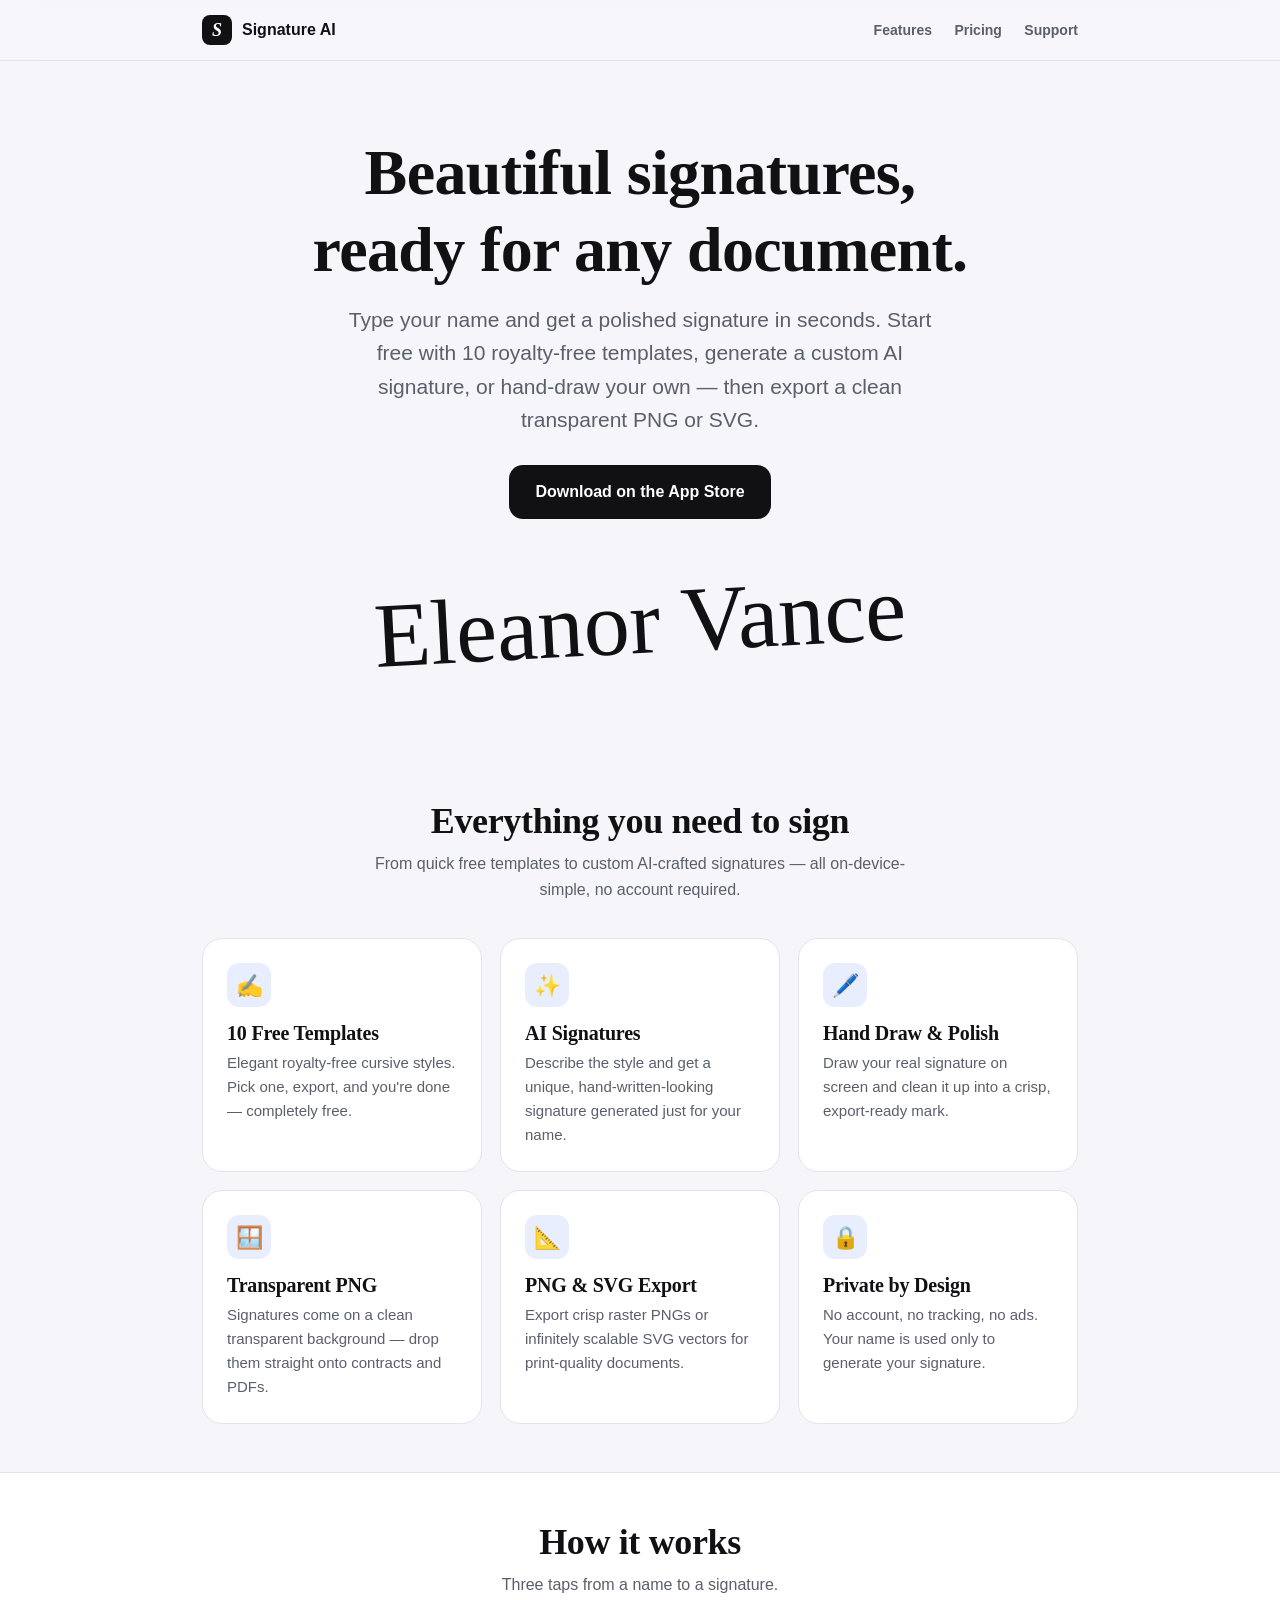
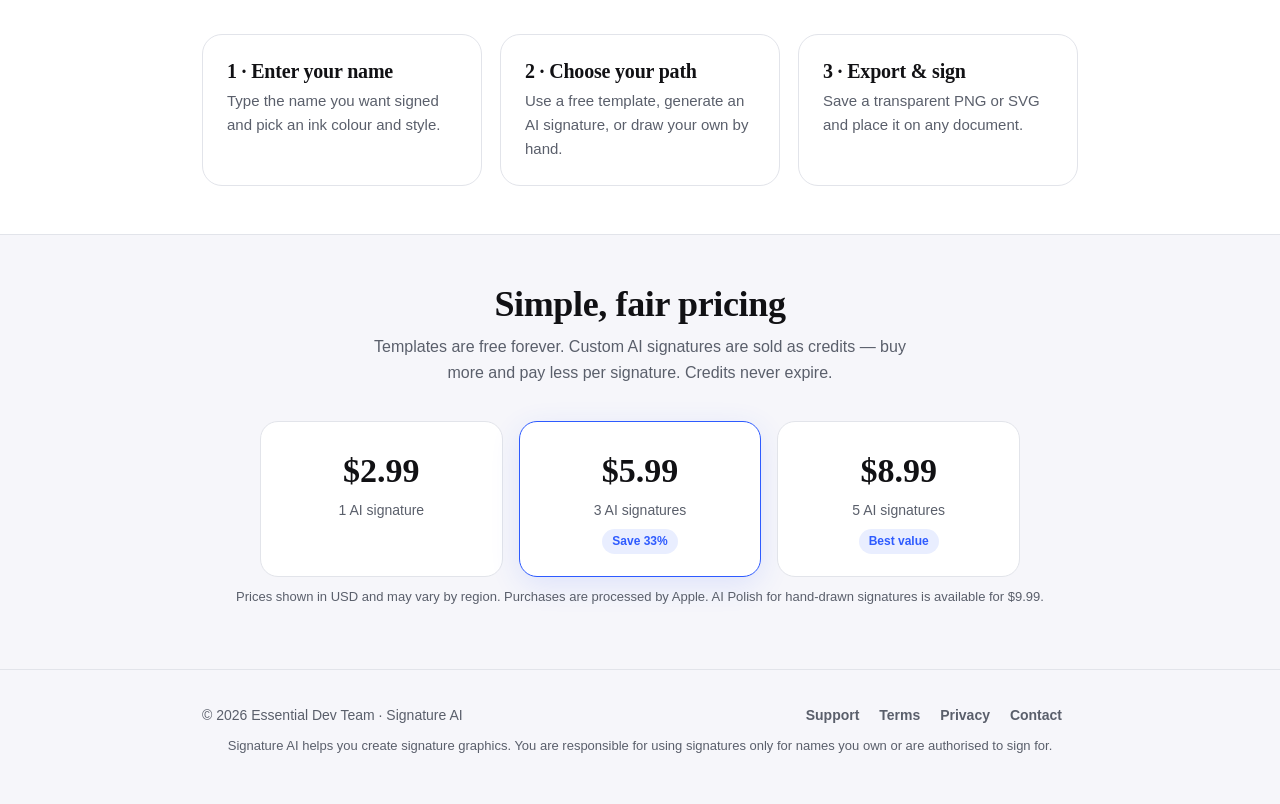
==== index.html @ 757a9288 "Signature AI website: index, support, terms, privacy" ====
<!DOCTYPE html>
<html lang="en">
<head>
<meta charset="UTF-8">
<meta name="viewport" content="width=device-width, initial-scale=1.0">
<title>Signature AI — Beautiful signatures for your documents</title>
<meta name="description" content="Create polished, document-ready signatures in seconds. 10 free royalty-free templates, AI-generated signatures, and hand-drawing — export as transparent PNG or SVG.">
<link rel="stylesheet" href="style.css">
</head>
<body>

<nav class="nav">
  <div class="wrap">
    <a class="brand" href="index.html"><span class="mark">S</span> Signature AI</a>
    <div>
      <a class="link" href="#features">Features</a>
      <a class="link" href="#pricing">Pricing</a>
      <a class="link" href="support.html">Support</a>
    </div>
  </div>
</nav>

<header class="hero">
  <div class="wrap">
    <h1>Beautiful signatures,<br>ready for any document.</h1>
    <p>Type your name and get a polished signature in seconds. Start free with 10 royalty-free templates, generate a custom AI signature, or hand-draw your own — then export a clean transparent PNG or SVG.</p>
    <a class="cta" href="https://apps.apple.com/app/id6780077495"> Download on the App Store</a>
    <div class="sig">Eleanor Vance</div>
  </div>
</header>

<section id="features">
  <div class="wrap">
    <h2>Everything you need to sign</h2>
    <p class="sub">From quick free templates to custom AI-crafted signatures — all on-device-simple, no account required.</p>
    <div class="grid">
      <div class="card"><div class="ico">✍️</div><h3>10 Free Templates</h3><p>Elegant royalty-free cursive styles. Pick one, export, and you're done — completely free.</p></div>
      <div class="card"><div class="ico">✨</div><h3>AI Signatures</h3><p>Describe the style and get a unique, hand-written-looking signature generated just for your name.</p></div>
      <div class="card"><div class="ico">🖊️</div><h3>Hand Draw &amp; Polish</h3><p>Draw your real signature on screen and clean it up into a crisp, export-ready mark.</p></div>
      <div class="card"><div class="ico">🪟</div><h3>Transparent PNG</h3><p>Signatures come on a clean transparent background — drop them straight onto contracts and PDFs.</p></div>
      <div class="card"><div class="ico">📐</div><h3>PNG &amp; SVG Export</h3><p>Export crisp raster PNGs or infinitely scalable SVG vectors for print-quality documents.</p></div>
      <div class="card"><div class="ico">🔒</div><h3>Private by Design</h3><p>No account, no tracking, no ads. Your name is used only to generate your signature.</p></div>
    </div>
  </div>
</section>

<section style="background:var(--paper);border-top:1px solid var(--line);border-bottom:1px solid var(--line)">
  <div class="wrap">
    <h2>How it works</h2>
    <p class="sub">Three taps from a name to a signature.</p>
    <div class="grid">
      <div class="card"><h3>1 · Enter your name</h3><p>Type the name you want signed and pick an ink colour and style.</p></div>
      <div class="card"><h3>2 · Choose your path</h3><p>Use a free template, generate an AI signature, or draw your own by hand.</p></div>
      <div class="card"><h3>3 · Export &amp; sign</h3><p>Save a transparent PNG or SVG and place it on any document.</p></div>
    </div>
  </div>
</section>

<section id="pricing">
  <div class="wrap">
    <h2>Simple, fair pricing</h2>
    <p class="sub">Templates are free forever. Custom AI signatures are sold as credits — buy more and pay less per signature. Credits never expire.</p>
    <div class="prices">
      <div class="price"><div class="amt">$2.99</div><div class="per">1 AI signature</div></div>
      <div class="price best"><div class="amt">$5.99</div><div class="per">3 AI signatures</div><span class="badge">Save 33%</span></div>
      <div class="price"><div class="amt">$8.99</div><div class="per">5 AI signatures</div><span class="badge">Best value</span></div>
    </div>
    <p class="muted">Prices shown in USD and may vary by region. Purchases are processed by Apple. AI Polish for hand-drawn signatures is available for $9.99.</p>
  </div>
</section>

<footer>
  <div class="wrap">
    <div>© 2026 Essential Dev Team · Signature AI</div>
    <div>
      <a href="support.html">Support</a>
      <a href="terms.html">Terms</a>
      <a href="privacy.html">Privacy</a>
      <a href="mailto:essentialdevteam@gmail.com">Contact</a>
    </div>
  </div>
  <p class="muted">Signature AI helps you create signature graphics. You are responsible for using signatures only for names you own or are authorised to sign for.</p>
</footer>

</body>
</html>
---- style.css ----
:root{
  --ink:#111114; --blue:#2E5BFF; --graphite:#5A5F6B;
  --vellum:#F6F6FA; --line:#E2E4EA; --paper:#fff;
  --maxw:920px;
}
*{box-sizing:border-box}
html{scroll-behavior:smooth}
body{
  margin:0; color:var(--ink); background:var(--vellum);
  font-family:-apple-system,BlinkMacSystemFont,"Segoe UI",Roboto,Helvetica,Arial,sans-serif;
  line-height:1.6; -webkit-font-smoothing:antialiased;
}
h1,h2,h3{font-family:"New York","Times New Roman",Georgia,serif; line-height:1.2; letter-spacing:-.01em}
a{color:var(--blue); text-decoration:none}
a:hover{text-decoration:underline}
.wrap{max-width:var(--maxw); margin:0 auto; padding:0 22px}

/* nav */
.nav{position:sticky; top:0; z-index:10; background:rgba(246,246,250,.82); backdrop-filter:saturate(180%) blur(14px); border-bottom:1px solid var(--line)}
.nav .wrap{display:flex; align-items:center; justify-content:space-between; height:60px}
.brand{display:flex; align-items:center; gap:10px; font-weight:700; color:var(--ink)}
.brand:hover{text-decoration:none}
.brand .mark{width:30px;height:30px;border-radius:8px;background:var(--ink);display:grid;place-items:center;color:#fff;font-family:"New York",Georgia,serif;font-style:italic;font-size:18px}
.nav a.link{color:var(--graphite); font-size:14px; font-weight:600; margin-left:18px}
.nav a.link:hover{color:var(--ink)}

/* hero */
.hero{padding:74px 0 56px; text-align:center}
.hero h1{font-size:clamp(38px,7vw,64px); margin:0 0 14px}
.hero p{font-size:clamp(17px,2.4vw,21px); color:var(--graphite); max-width:620px; margin:0 auto 28px}
.cta{display:inline-flex; align-items:center; gap:10px; background:var(--ink); color:#fff; padding:14px 26px; border-radius:14px; font-weight:600}
.cta:hover{text-decoration:none; opacity:.92}
.sig{font-family:"Snell Roundhand","Apple Chancery","Brush Script MT",cursive; font-size:clamp(46px,10vw,92px); color:var(--ink); margin:30px 0 0; transform:rotate(-3deg)}

/* sections */
section{padding:48px 0}
section h2{font-size:clamp(26px,4vw,36px); margin:0 0 8px; text-align:center}
.sub{color:var(--graphite); text-align:center; max-width:560px; margin:0 auto 36px}
.grid{display:grid; grid-template-columns:repeat(auto-fit,minmax(240px,1fr)); gap:18px}
.card{background:var(--paper); border:1px solid var(--line); border-radius:20px; padding:24px}
.card h3{font-size:20px; margin:0 0 6px}
.card p{color:var(--graphite); margin:0; font-size:15px}
.ico{width:44px;height:44px;border-radius:12px;background:rgba(46,91,255,.10);display:grid;place-items:center;font-size:22px;margin-bottom:14px}

/* pricing */
.prices{display:grid; grid-template-columns:repeat(auto-fit,minmax(180px,1fr)); gap:16px; max-width:760px; margin:0 auto}
.price{background:var(--paper); border:1px solid var(--line); border-radius:18px; padding:22px; text-align:center}
.price.best{border-color:var(--blue); box-shadow:0 8px 30px rgba(46,91,255,.12)}
.price .amt{font-family:"New York",Georgia,serif; font-size:34px; font-weight:700}
.price .per{color:var(--graphite); font-size:14px}
.badge{display:inline-block; font-size:12px; font-weight:700; color:var(--blue); background:rgba(46,91,255,.10); padding:3px 10px; border-radius:999px; margin-top:8px}

/* content pages */
.page{background:var(--paper); border:1px solid var(--line); border-radius:20px; padding:34px; margin:34px 0}
.page h1{font-size:clamp(30px,5vw,42px); margin:0 0 4px}
.page .eff{color:var(--graphite); font-size:14px; margin:0 0 24px}
.page h2{font-size:22px; text-align:left; margin:28px 0 8px}
.page p,.page li{color:#2b2d34}
.page ul{padding-left:20px}
.faq{margin:18px 0}
.faq h3{font-size:18px; margin:18px 0 4px}

/* footer */
footer{border-top:1px solid var(--line); padding:34px 0; color:var(--graphite); font-size:14px}
footer .wrap{display:flex; flex-wrap:wrap; gap:14px; justify-content:space-between; align-items:center}
footer a{color:var(--graphite); margin-right:16px; font-weight:600}
footer a:hover{color:var(--ink)}
.muted{color:var(--graphite); font-size:13px; text-align:center; margin-top:10px}
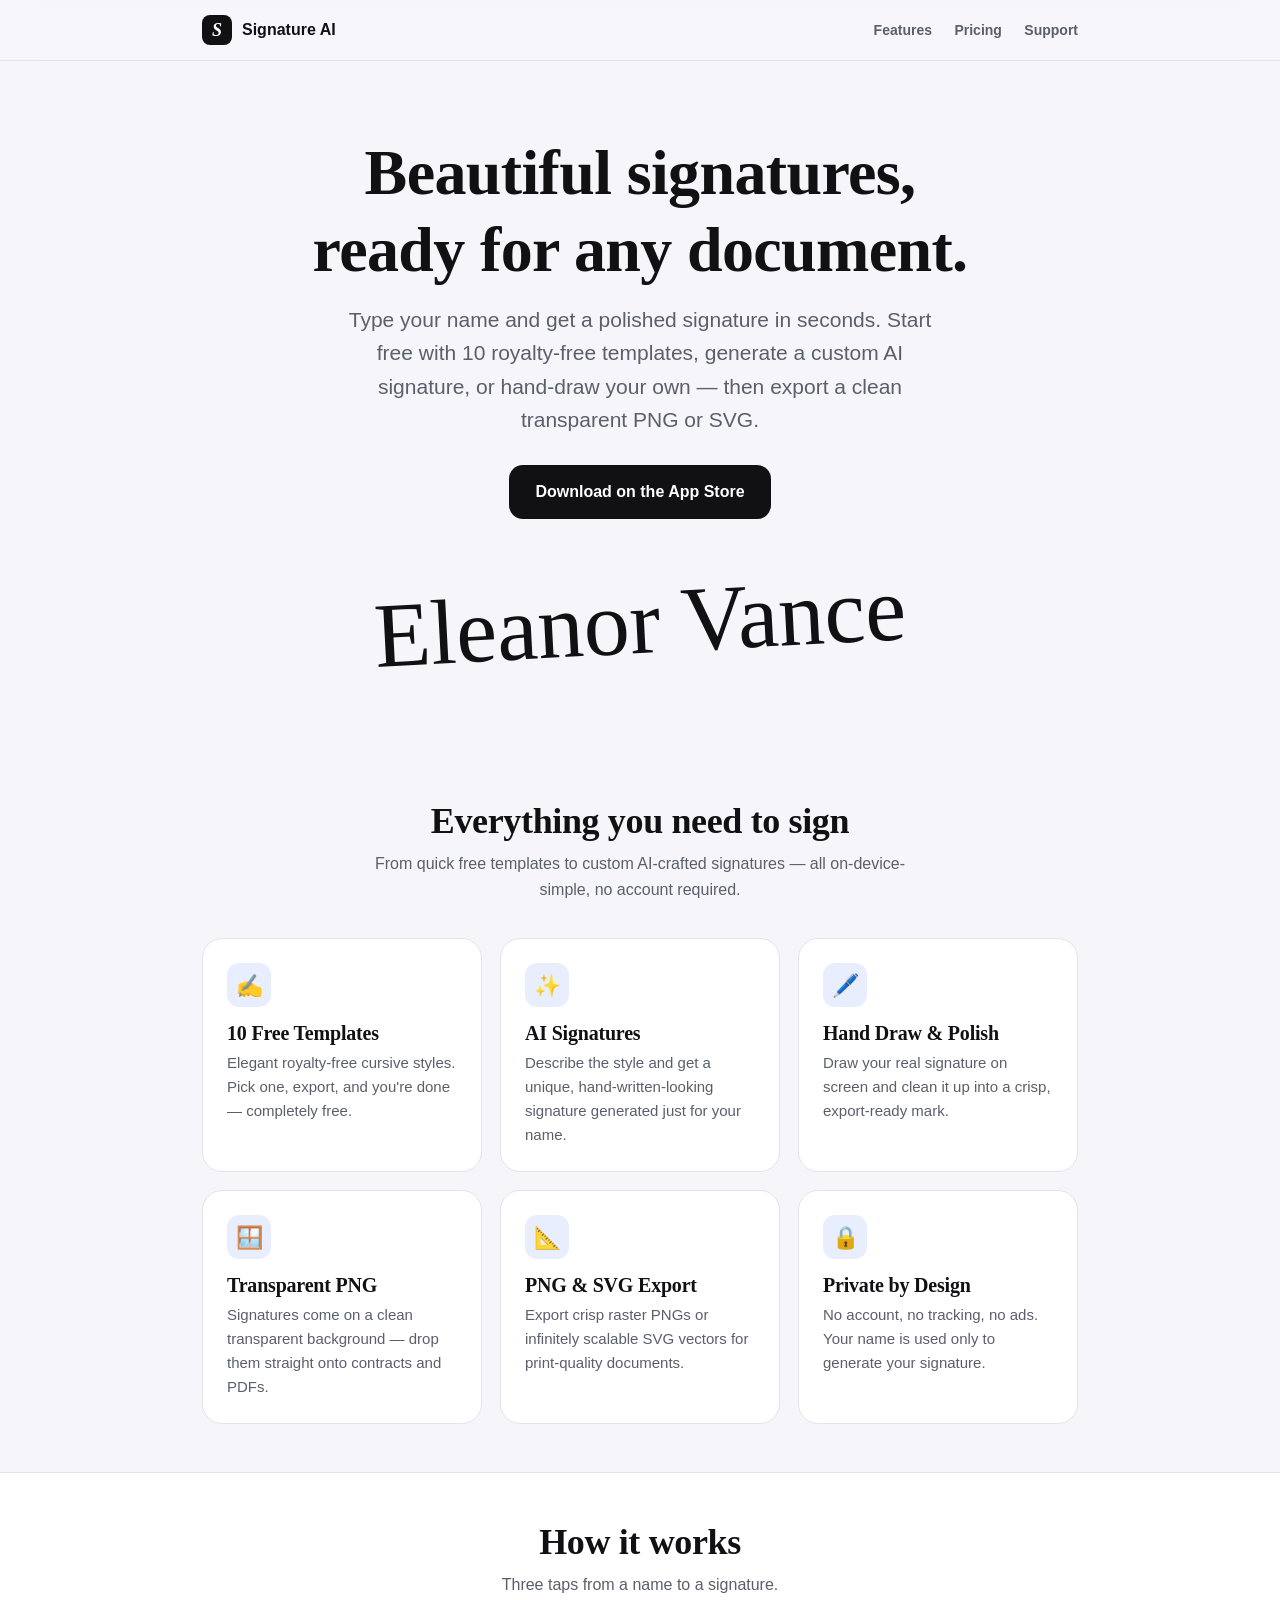
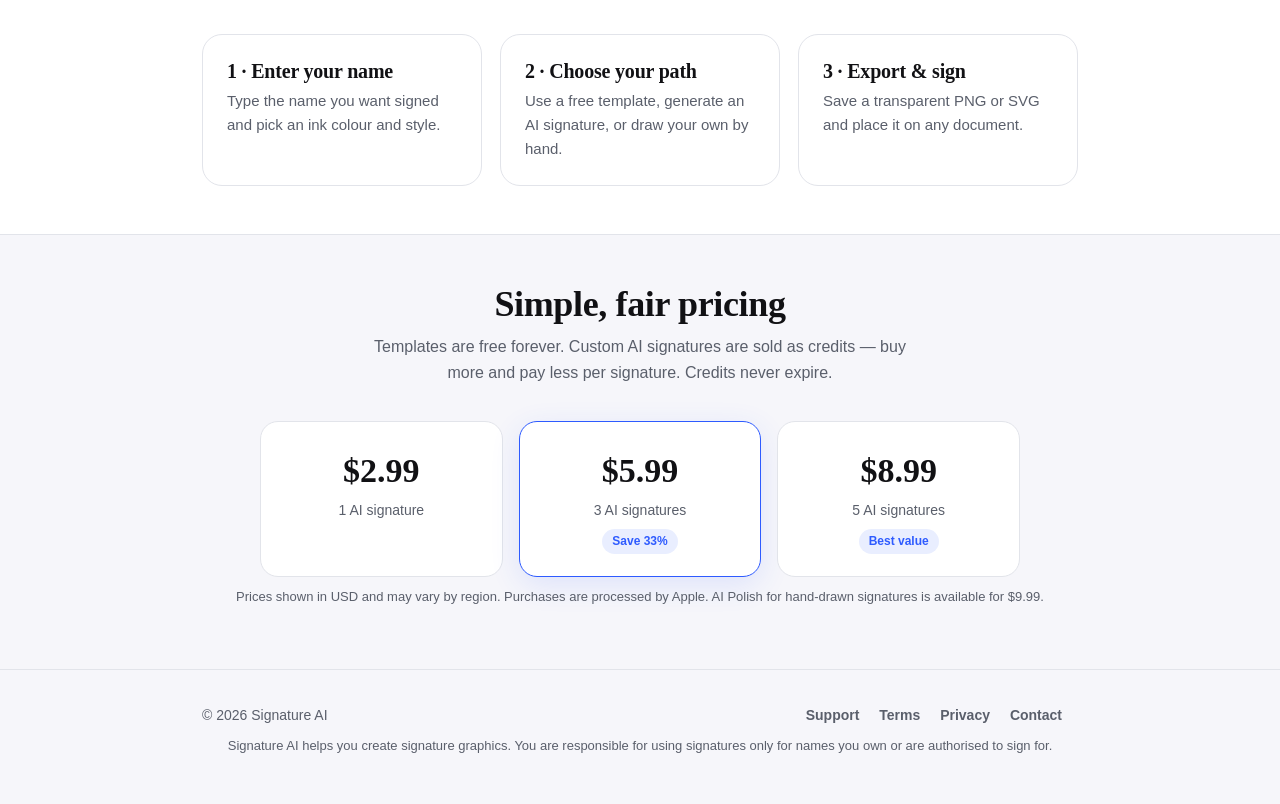
==== commit eb644f55: "Copyright footer -> app name only" ====
--- a/index.html
+++ b/index.html
@@ -71,7 +71,7 @@
 
 <footer>
   <div class="wrap">
-    <div>© 2026 Essential Dev Team · Signature AI</div>
+    <div>© 2026 Signature AI</div>
     <div>
       <a href="support.html">Support</a>
       <a href="terms.html">Terms</a>
